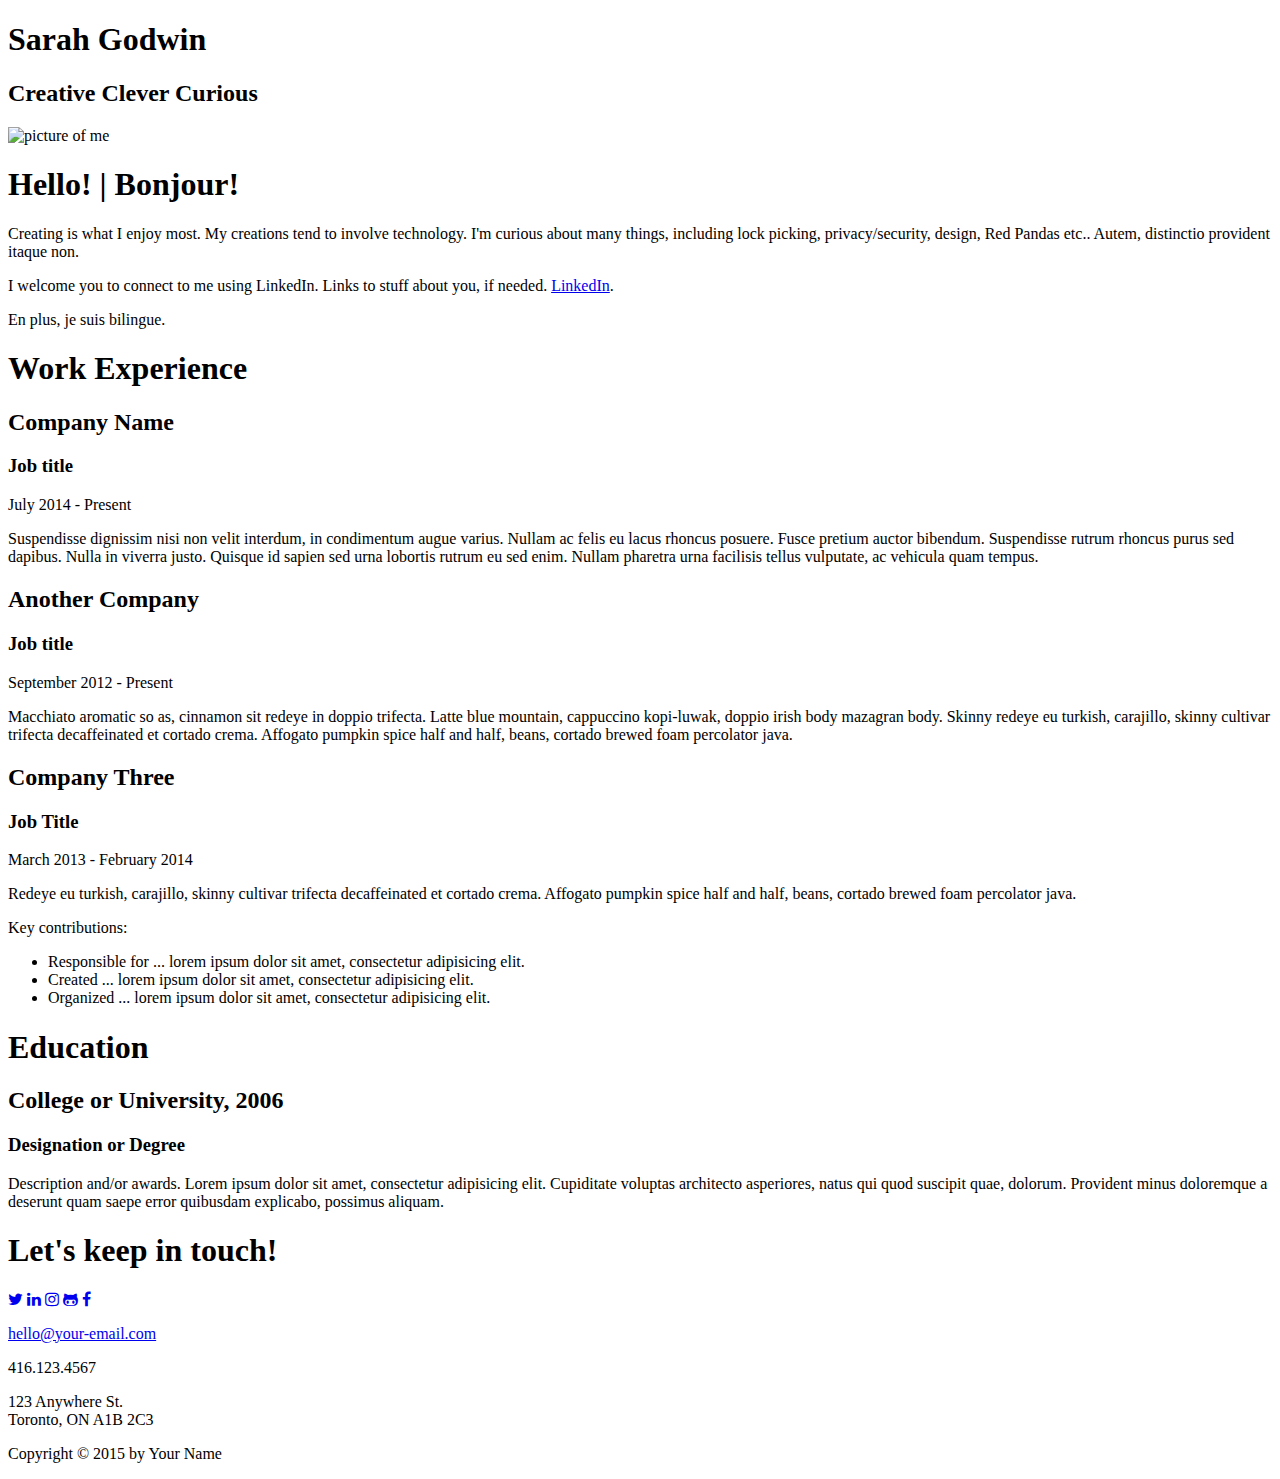
==== index.html @ fb3c8f7b "Add files via upload" ====
<!DOCTYPE html>
<html lang="en">
  <head>
    <meta charset="UTF-8">
    <!-- ADD THE VIEWPORT META TAG HERE -->
    <title>Sarah Godwin | Unicorn Employee</title>

    <link href='http://fonts.googleapis.com/css?family=Open+Sans:400,600|Merriweather|Pacifico' rel='stylesheet' type='text/css'>
    <link href="http://maxcdn.bootstrapcdn.com/font-awesome/4.1.0/css/font-awesome.min.css" rel="stylesheet">

    <!-- PUT THE STYLESHEET LINK HERE -->
    <link rel="stylesheet" href="css/styles.css">

<meta name="viewport" content="width=device-width, initial-scale=1.0">

  </head>
  <body>

    <!-- HEADER -->
    <header>


      <h1>Sarah Godwin</h1>
      <h2>Creative Clever Curious</h2>
    </header>

    <!-- ABOUT ME / PROFILE -->
    <section class="profile">
      <div class="content-wrap">
        <img class="profile-image" src="images_sg/Godwin.jpg" alt="picture of me">
        <div class="summary">
          <h1>Hello! | Bonjour!</h1>
          <p>Creating is what I enjoy most. My creations tend to involve technology. I'm curious about many things, including lock picking, privacy/security, design, Red Pandas etc.. Autem, distinctio provident itaque non.</p>
          <p>I welcome you to connect to me using LinkedIn. Links to stuff about you, if needed. <a href="https://ca.linkedin.com/in/godwinsarah
">LinkedIn</a>.</p>
          <p>En plus, je suis bilingue.</p>
        </div>
      </div>
    </section>


    <!-- WORK EXPERIENCE -->
    <section class="work-experience">
      <div class="content-wrap">
        <h1>Work Experience</h1>

        <div class="item">

          <div class="details">
            <h2 class="company">Company Name</h2>
            <h3>Job title</h3>
            <p class="date">July 2014 - Present</p>
          </div>
          <div class="description">
            <p>Suspendisse dignissim nisi non velit interdum, in condimentum augue varius. Nullam ac felis eu lacus rhoncus posuere. Fusce pretium auctor bibendum. Suspendisse rutrum rhoncus purus sed dapibus. Nulla in viverra justo. Quisque id sapien sed urna lobortis rutrum eu sed enim. Nullam pharetra urna facilisis tellus vulputate, ac vehicula quam tempus.</p>
          </div>
        </div>

        <div class="item">
          <div class="details">
            <h2 class="company">Another Company</h2>
            <h3>Job title</h3>
            <p class="date">September 2012 - Present</p>
          </div>
          <div class="description">
            <p>Macchiato aromatic so as, cinnamon sit redeye in doppio trifecta. Latte blue mountain, cappuccino kopi-luwak, doppio irish body mazagran body. Skinny redeye eu turkish, carajillo, skinny cultivar trifecta decaffeinated et cortado crema. Affogato pumpkin spice half and half, beans, cortado brewed foam percolator java.</p>
          </div>
        </div>

        <div class="item">
          <div class="details">
            <h2 class="company">Company Three</h2>
            <h3>Job Title</h3>
            <p class="date">March 2013 - February 2014</p>
          </div>
          <div class="description">
            <p>Redeye eu turkish, carajillo, skinny cultivar trifecta decaffeinated et cortado crema. Affogato pumpkin spice half and half, beans, cortado brewed foam percolator java.</p>

            <p>Key contributions:</p>
            <ul>
              <li>Responsible for ... lorem ipsum dolor sit amet, consectetur adipisicing elit.</li>
              <li>Created ... lorem ipsum dolor sit amet, consectetur adipisicing elit.</li>
              <li>Organized ... lorem ipsum dolor sit amet, consectetur adipisicing elit.</li>
            </ul>
          </div>
        </div>
      </div>
    </section>

    <!-- EDUCATION -->
    <section class="education">
      <div class="content-wrap">
        <h1>Education</h1>

        <div class="item">
          <h2>College or University, 2006</h2>
          <h3>Designation or Degree</h3>
          <p>Description and/or awards. Lorem ipsum dolor sit amet, consectetur adipisicing elit. Cupiditate voluptas architecto asperiores, natus qui quod suscipit quae, dolorum. Provident minus doloremque a deserunt quam saepe error quibusdam explicabo, possimus aliquam.</p>
        </div>
      </div>
    </section>

    <!-- CONTACT INFO -->
    <section class="contact">
      <div class="content-wrap">
        <h1>Let's keep in touch!</h1>
        <div class="social">
          <a href="#" title="Twitter"><i class="fa fa-twitter"></i></a>
          <a href="#" title="LinkedIn"><i class="fa fa-linkedin"></i></a>
          <a href="#" title="Instagram"><i class="fa fa-instagram"></i></a>
          <a href="#" title="Github"><i class="fa fa-github-alt"></i></a>
          <a href="#" title="Facebook"><i class="fa fa-facebook"></i></a>
        </div>
        <p><a href="mailto:hello@your-email.com">hello@your-email.com</a></p>
        <p>416.123.4567</p>
        <p>123 Anywhere St.<br>
         Toronto, ON A1B 2C3</p>

        <footer>
          <p class="copyright">Copyright &#169; 2015 by Your Name</p>
        </footer>
      </div>

    </section>

  </body>

</html>
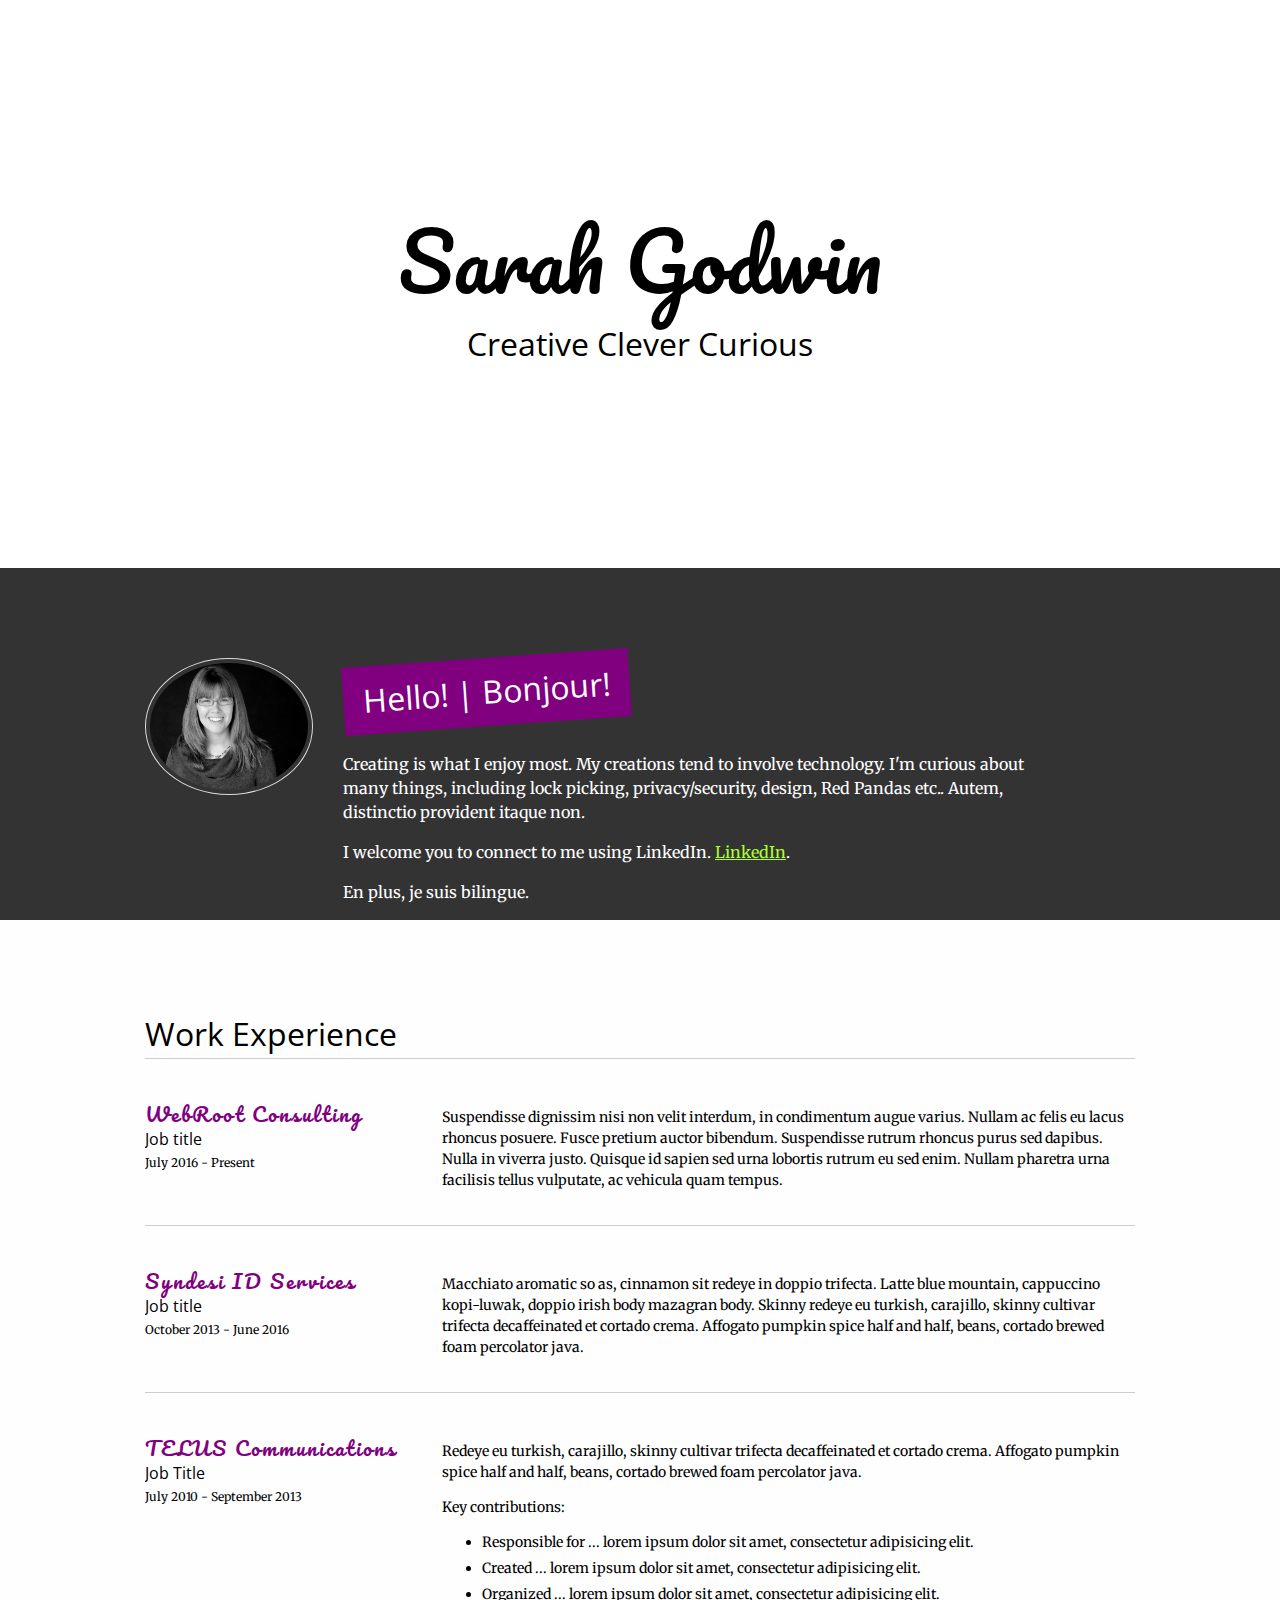
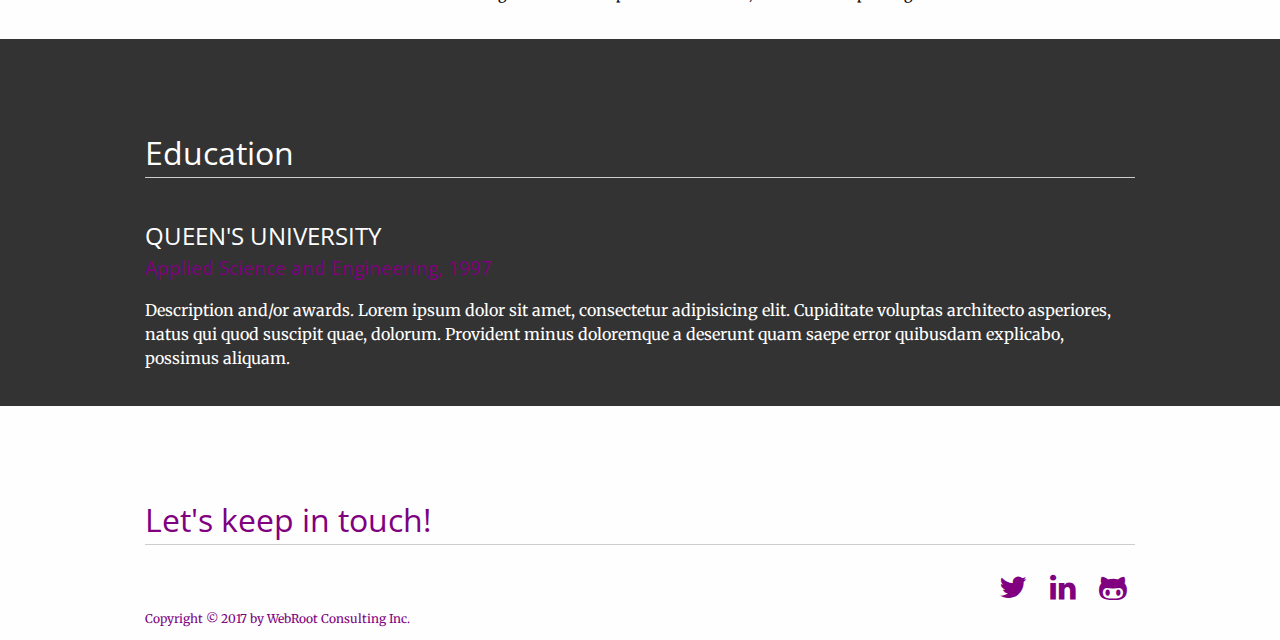
==== commit c3674ec0: "Add files via upload" ====
--- a/index.html
+++ b/index.html
@@ -3,9 +3,9 @@
   <head>
     <meta charset="UTF-8">
     <!-- ADD THE VIEWPORT META TAG HERE -->
-    <title>Sarah Godwin | Unicorn Employee</title>
+    <title>Sarah Godwin | Design and Integration</title>
 
-    <link href='http://fonts.googleapis.com/css?family=Open+Sans:400,600|Merriweather|Pacifico' rel='stylesheet' type='text/css'>
+    <link href='http://fonts.googleapis.com/css?family=Open+Sans:400,600|Merriweather|Pacifico'rel='stylesheet' type='text/css'>
     <link href="http://maxcdn.bootstrapcdn.com/font-awesome/4.1.0/css/font-awesome.min.css" rel="stylesheet">
 
     <!-- PUT THE STYLESHEET LINK HERE -->
@@ -18,8 +18,6 @@
 
     <!-- HEADER -->
     <header>
-
-
       <h1>Sarah Godwin</h1>
       <h2>Creative Clever Curious</h2>
     </header>
@@ -27,11 +25,11 @@
     <!-- ABOUT ME / PROFILE -->
     <section class="profile">
       <div class="content-wrap">
-        <img class="profile-image" src="images_sg/Godwin.jpg" alt="picture of me">
+        <img class="profile-image" src="images/Godwin.jpg" alt="picture of me">
         <div class="summary">
           <h1>Hello! | Bonjour!</h1>
           <p>Creating is what I enjoy most. My creations tend to involve technology. I'm curious about many things, including lock picking, privacy/security, design, Red Pandas etc.. Autem, distinctio provident itaque non.</p>
-          <p>I welcome you to connect to me using LinkedIn. Links to stuff about you, if needed. <a href="https://ca.linkedin.com/in/godwinsarah
+          <p>I welcome you to connect to me using LinkedIn.  <a href="https://ca.linkedin.com/in/godwinsarah
 ">LinkedIn</a>.</p>
           <p>En plus, je suis bilingue.</p>
         </div>
@@ -47,9 +45,9 @@
         <div class="item">
 
           <div class="details">
-            <h2 class="company">Company Name</h2>
+            <h2 class="company">WebRoot Consulting</h2>
             <h3>Job title</h3>
-            <p class="date">July 2014 - Present</p>
+            <p class="date">July 2016 - Present</p>
           </div>
           <div class="description">
             <p>Suspendisse dignissim nisi non velit interdum, in condimentum augue varius. Nullam ac felis eu lacus rhoncus posuere. Fusce pretium auctor bibendum. Suspendisse rutrum rhoncus purus sed dapibus. Nulla in viverra justo. Quisque id sapien sed urna lobortis rutrum eu sed enim. Nullam pharetra urna facilisis tellus vulputate, ac vehicula quam tempus.</p>
@@ -58,9 +56,9 @@
 
         <div class="item">
           <div class="details">
-            <h2 class="company">Another Company</h2>
+            <h2 class="company">Syndesi ID Services</h2>
             <h3>Job title</h3>
-            <p class="date">September 2012 - Present</p>
+            <p class="date">October 2013 - June 2016</p>
           </div>
           <div class="description">
             <p>Macchiato aromatic so as, cinnamon sit redeye in doppio trifecta. Latte blue mountain, cappuccino kopi-luwak, doppio irish body mazagran body. Skinny redeye eu turkish, carajillo, skinny cultivar trifecta decaffeinated et cortado crema. Affogato pumpkin spice half and half, beans, cortado brewed foam percolator java.</p>
@@ -69,9 +67,9 @@
 
         <div class="item">
           <div class="details">
-            <h2 class="company">Company Three</h2>
+            <h2 class="company">TELUS Communications</h2>
             <h3>Job Title</h3>
-            <p class="date">March 2013 - February 2014</p>
+            <p class="date">July 2010 - September 2013</p>
           </div>
           <div class="description">
             <p>Redeye eu turkish, carajillo, skinny cultivar trifecta decaffeinated et cortado crema. Affogato pumpkin spice half and half, beans, cortado brewed foam percolator java.</p>
@@ -93,8 +91,8 @@
         <h1>Education</h1>
 
         <div class="item">
-          <h2>College or University, 2006</h2>
-          <h3>Designation or Degree</h3>
+          <h2>Queen's University</h2>
+          <h3>Applied Science and Engineering, 1997</h3>
           <p>Description and/or awards. Lorem ipsum dolor sit amet, consectetur adipisicing elit. Cupiditate voluptas architecto asperiores, natus qui quod suscipit quae, dolorum. Provident minus doloremque a deserunt quam saepe error quibusdam explicabo, possimus aliquam.</p>
         </div>
       </div>
@@ -107,17 +105,15 @@
         <div class="social">
           <a href="#" title="Twitter"><i class="fa fa-twitter"></i></a>
           <a href="#" title="LinkedIn"><i class="fa fa-linkedin"></i></a>
+          <a href="#" title="Github"><i class="fa fa-github-alt"></i></a>
+<!--          <a href="#" title="Facebook"><i class="fa fa-facebook"></i></a>
           <a href="#" title="Instagram"><i class="fa fa-instagram"></i></a>
-          <a href="#" title="Github"><i class="fa fa-github-alt"></i></a>
-          <a href="#" title="Facebook"><i class="fa fa-facebook"></i></a>
+-->
         </div>
-        <p><a href="mailto:hello@your-email.com">hello@your-email.com</a></p>
-        <p>416.123.4567</p>
-        <p>123 Anywhere St.<br>
-         Toronto, ON A1B 2C3</p>
+
 
         <footer>
-          <p class="copyright">Copyright &#169; 2015 by Your Name</p>
+          <p class="copyright">Copyright &#169; 2017 by WebRoot Consulting Inc.</p>
         </footer>
       </div>
 
--- a/css/styles.css
+++ b/css/styles.css
@@ -0,0 +1,257 @@
+/*---------------------------------------
+Template created by Ladies Learning Code
+http://ladieslearningcode.com
+-----------------------------------------*/
+
+
+/* GLOBAL STYLES
+-----------------*/
+/* apply a natural box layout model to all elements */
+*, *:before, *:after {
+  box-sizing: border-box;
+}
+
+body {
+  font-family: "Merriweather", serif;
+  line-height: 1.5;
+  background: url(../images/background-4.jpg) no-repeat fixed 50%;
+  background-size: cover;
+  padding: 0;
+  margin: 0;
+}
+
+h1, h2, h3, h4 {
+  font-family: "Open Sans", sans-serif;
+  font-weight: 400;
+  margin: 0;
+}
+section h1,
+header h2 {
+/*  text-transform: uppercase; */
+}
+header h1 {
+  font-family: "Pacifico", Georgia, cursive;
+  font-size: 80px;
+}
+header h2,
+section h1 {
+  font-size: 32px;
+}
+section h1 {
+  border-bottom: 1px solid #ccc;
+  margin-bottom: 20px;
+}
+
+
+/* every other section element,
+starting with the second section */
+section:nth-child(2n+1) {
+  background: #fefefe;
+}
+section:nth-child(2n+2) {
+  color: #fff;
+  background: rgba(0, 0, 0, 0.8);
+}
+
+a {
+  color: greenyellow;
+}
+
+/* NEED to change color - add class for link at bottom. for white backgroun */
+
+a:hover
+  color: grey;
+  text-decoration: none;
+}
+
+ul {
+  padding-left: 20px;
+}
+ul li {
+  margin-bottom: 5px;
+}
+
+.content-wrap {
+/*  width: 1000px;  fixed width */
+width: 80%;
+
+  max-width: 1000px;  /*responsive*/
+  margin: 0 auto;
+  padding: 90px 5px 0 5px ;
+  overflow: auto;
+}
+
+
+/* HEADER
+----------*/
+header {
+  text-align: center;
+  padding: 200px 50px;
+}
+
+
+/* ABOUT ME / PROFILE
+----------------------*/
+.profile h1 {
+  background: purple ;
+  display: inline-block;
+  padding: 10px 20px;
+  transform: rotate(-4deg);
+  margin-bottom: 10px;
+  border: none;
+}
+.profile .summary {
+  float: left;
+  width: 70%;
+}
+.profile-image {
+  float: left;
+  width: 17%;
+  margin-right: 3%;
+  padding: 4px;
+  border: 1px solid #ddd;
+  border-radius: 50%;
+}
+
+
+/* WORK EXPERIENCE & EDUCATION
+-------------------------------*/
+/* job & education entries */
+.item {
+  overflow: hidden;
+  border-bottom: 1px solid #ccc;
+  margin-bottom: 20px;
+  padding: 20px 0;
+}
+.item:last-child {
+  border-bottom: none;
+  margin-bottom: 0;
+}
+
+
+/* WORK EXPERIENCE
+-------------------*/
+.work-experience .date {
+  margin: 5px 0 20px 0;
+  font-size: 12px;
+}
+.work-experience h3 {
+  line-height: 1.25;
+  font-size: 16px;
+}
+.work-experience a:hover {
+  color: black;
+}
+.work-experience .details {
+  float: left;
+  width: 30%;
+  padding-right: 30px;
+}
+.work-experience .description {
+  font-size: 14px;
+  width: 70%;
+  float: right;
+  margin-top: 5px;
+}
+.work-experience .description p:first-child {
+  margin-top: 3px;
+}
+
+.company {
+  font-family: "Pacifico", Georgia, cursive;
+  font-size: 20px;
+  letter-spacing: 0.1em;
+  color: purple;
+}
+
+/* EDUCATION
+-------------*/
+.education h2 {
+  text-transform: uppercase;
+}
+.education h3 {
+  color: purple;
+}
+
+
+/* CONTACT & FOOTER
+--------------------*/
+.contact {
+  background: #111;
+  color: purple;
+}
+.contact a {
+  color: blue;
+}
+
+.contact p:first-of-type {
+  margin-top: 0px;
+}
+
+.contact .social {
+  width: 50%;
+  float: right;
+  text-align: right;
+  font-size: 30px;
+}
+
+.contact .social a {
+  margin: 0 8px;
+  color: inherit;
+}
+
+footer {
+  clear: both;
+  font-size: 12px;
+  margin-top: 50px;
+}
+
+
+
+/* MEDIA QUERIES
+--------------------*/
+
+/* for responsive media */
+
+@media (max-width: 940px) {
+  body {
+    color: green;
+  }
+} /* she likes to say this is a media query end to keep track */
+
+@media (max-width: 600px) {
+  .profile-image {
+    float:none;
+    margin: 0;
+    width: 30%;
+  }
+
+  .profile .summary {
+    float: none;
+    width: auto;
+  }
+  .work-experience .details {
+    float: none;
+    width: auto;
+    padding-right: 0;
+  }
+  .work-experience .description {
+    width: auto;
+    float: none;
+  }
+
+  header {
+    padding: 50px 50px; <!-- not working ha ha -->
+  }
+
+  header h2 {
+    font-size: 24px;
+  }
+  header h1 {
+    font-size: 32px;
+
+  }
+
+
+
+}
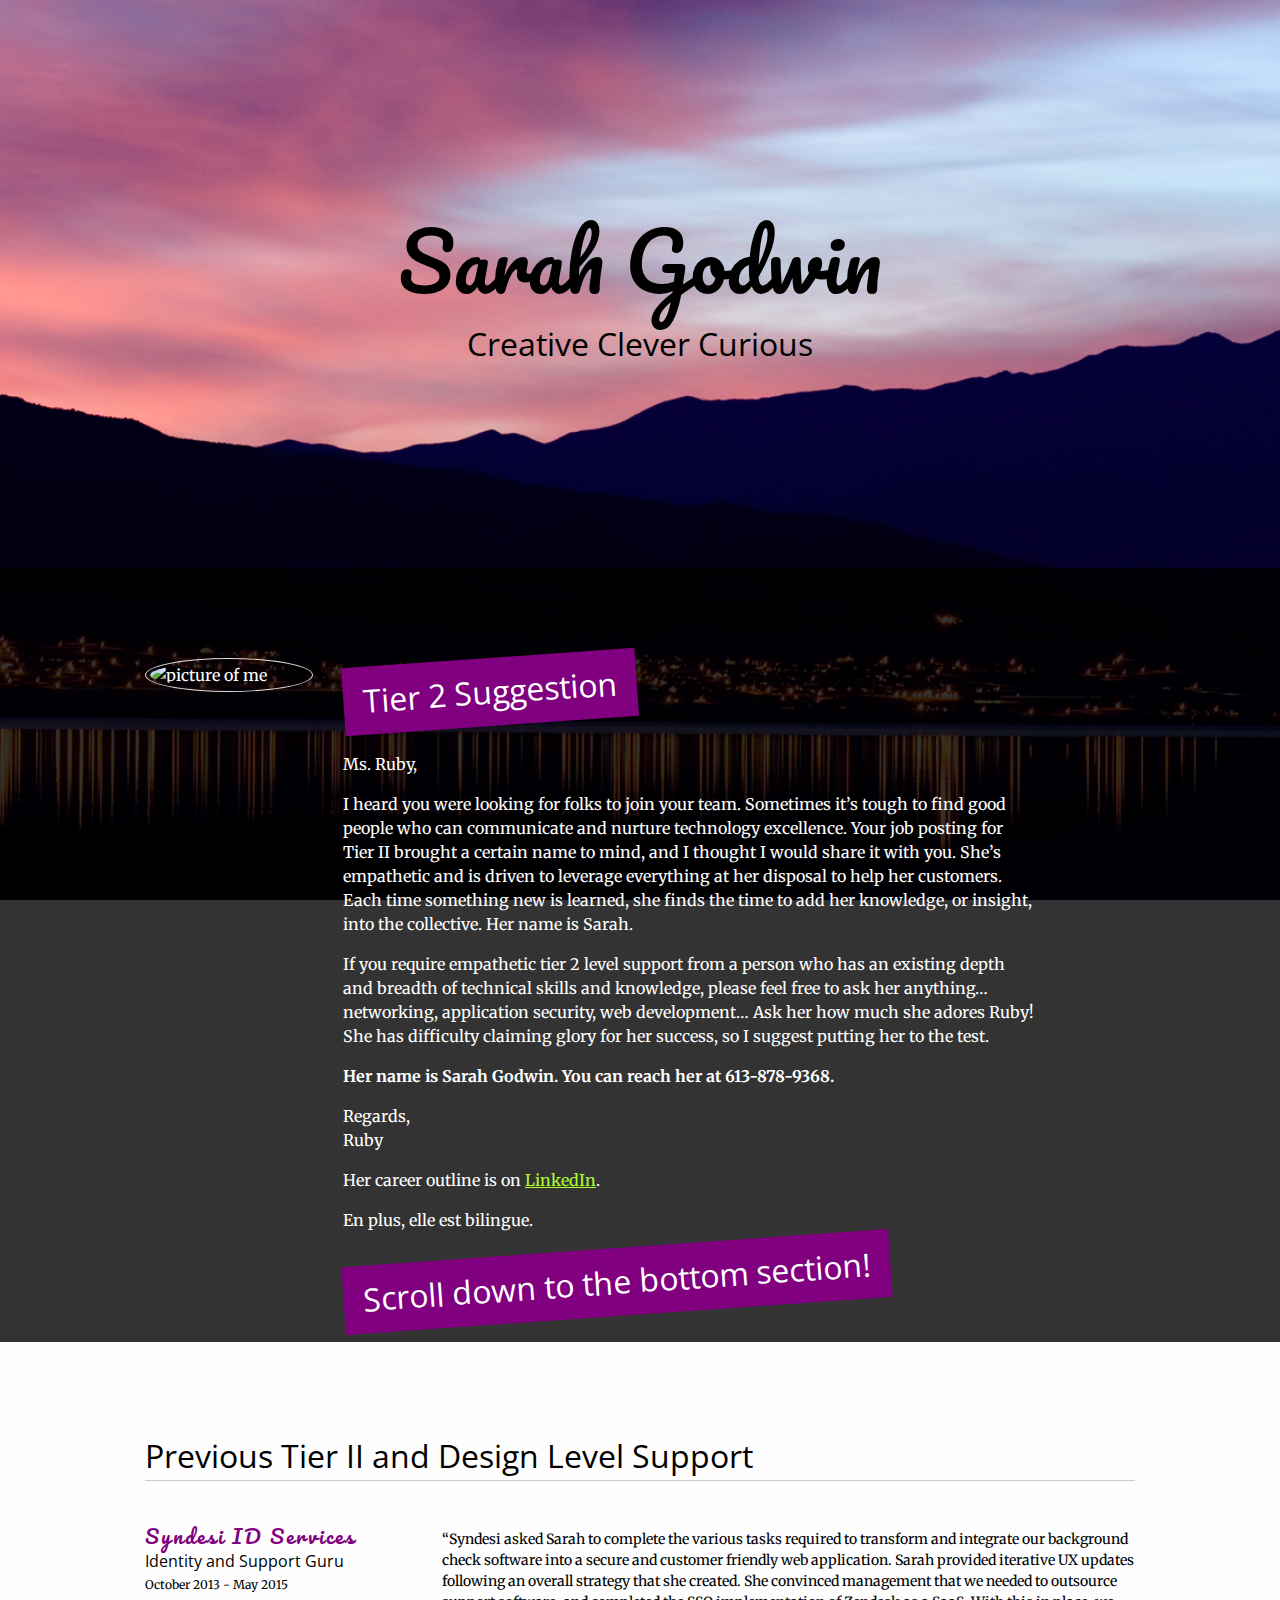
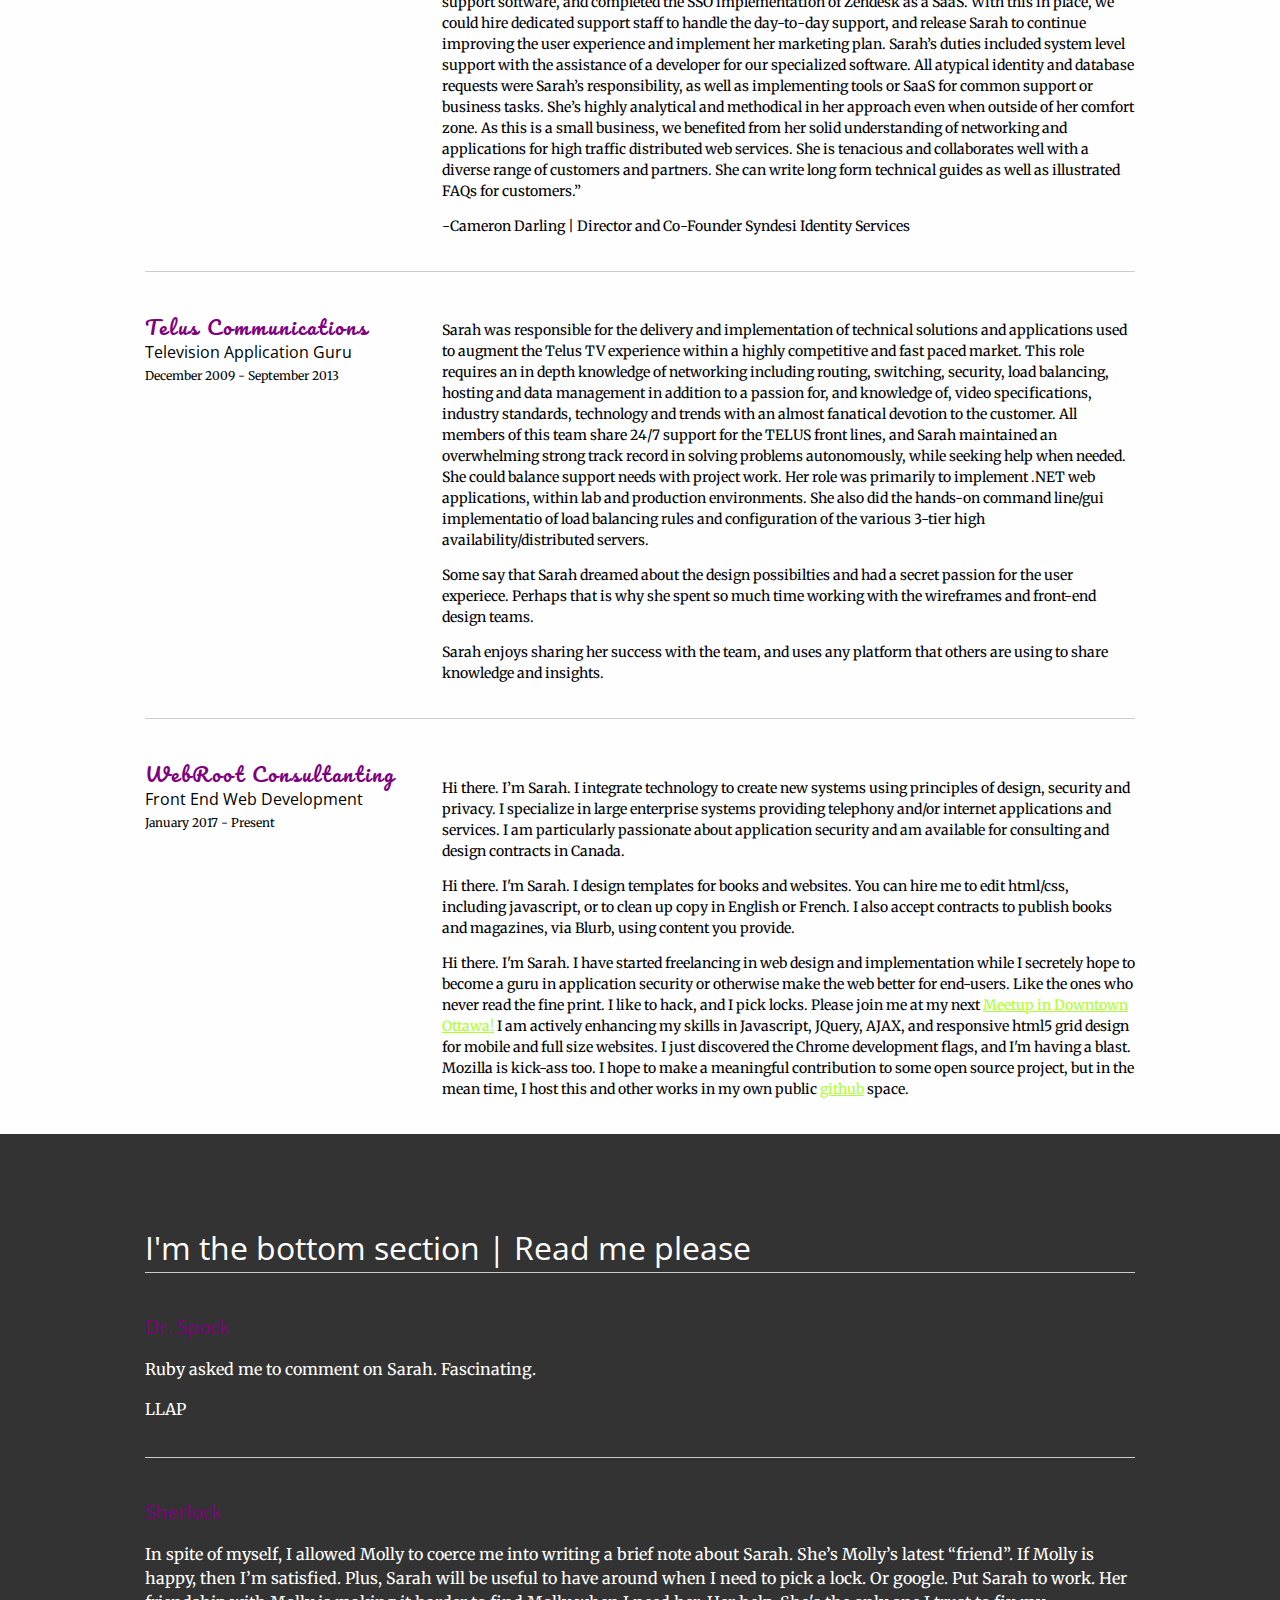
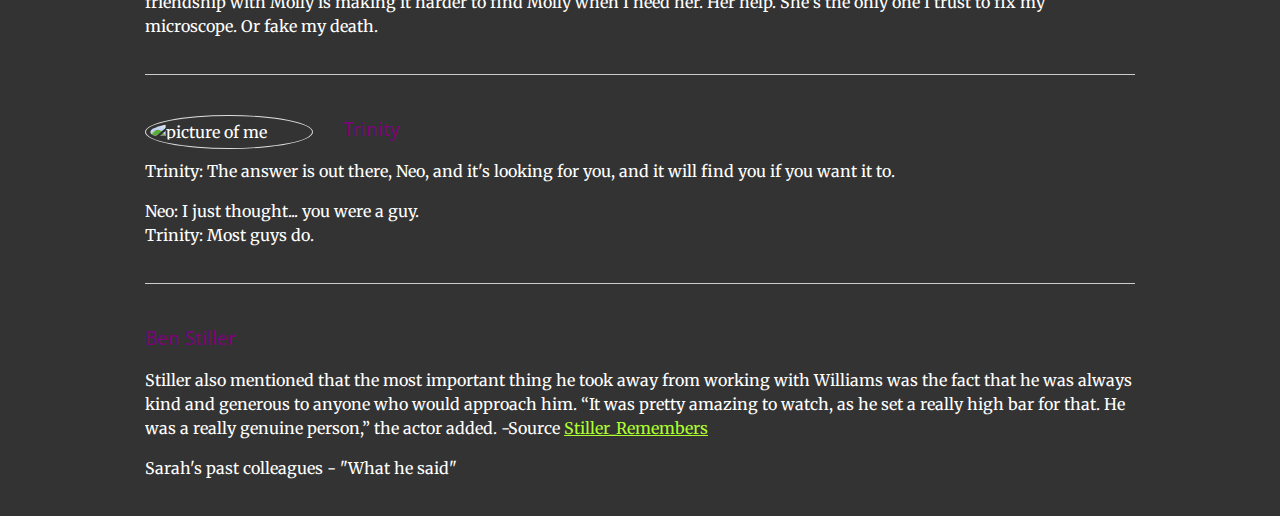
==== commit c65ebe3f: "Add files via upload" ====
--- a/index.html
+++ b/index.html
@@ -3,7 +3,7 @@
   <head>
     <meta charset="UTF-8">
     <!-- ADD THE VIEWPORT META TAG HERE -->
-    <title>Sarah Godwin | Design and Integration</title>
+    <title>Sarah Godwin |  Referrals</title>
 
     <link href='http://fonts.googleapis.com/css?family=Open+Sans:400,600|Merriweather|Pacifico'rel='stylesheet' type='text/css'>
     <link href="http://maxcdn.bootstrapcdn.com/font-awesome/4.1.0/css/font-awesome.min.css" rel="stylesheet">
@@ -25,13 +25,25 @@
     <!-- ABOUT ME / PROFILE -->
     <section class="profile">
       <div class="content-wrap">
-        <img class="profile-image" src="images/Godwin.jpg" alt="picture of me">
+        <img class="profile-image" src="images/owl.jpg" alt="picture of me">
         <div class="summary">
-          <h1>Hello! | Bonjour!</h1>
-          <p>Creating is what I enjoy most. My creations tend to involve technology. I'm curious about many things, including lock picking, privacy/security, design, Red Pandas etc.. Autem, distinctio provident itaque non.</p>
-          <p>I welcome you to connect to me using LinkedIn.  <a href="https://ca.linkedin.com/in/godwinsarah
+          <h1>Tier 2 Suggestion</h1>
+          <p>Ms. Ruby,
+
+<p>I heard you were looking for folks to join your team.  Sometimes it’s tough to find good people who can communicate and nurture technology excellence.  Your job posting for Tier II brought a certain name to mind, and I thought I would share it with you.  She’s empathetic and is driven to leverage everything at her disposal to help her customers.  Each time something new is learned, she finds the time to add her knowledge, or insight, into the collective.  Her name is Sarah.
+
+<p>If you require empathetic tier 2 level support from a person who has an existing depth and breadth of technical skills and knowledge, please feel free to ask her anything… networking, application security, web development… Ask her how much she adores Ruby!  She has difficulty claiming glory for her success, so I suggest putting her to the test.
+
+<p><strong>Her name is Sarah Godwin. You can reach her at 613-878-9368.</strong>
+
+<p>Regards,
+<br>Ruby</p>
+
+          <p>Her career outline is on <a href="https://ca.linkedin.com/in/godwinsarah
 ">LinkedIn</a>.</p>
-          <p>En plus, je suis bilingue.</p>
+          <p>En plus, elle est bilingue.</p>
+          <h1>Scroll down to the bottom section!</h1>
+          <p>
         </div>
       </div>
     </section>
@@ -40,45 +52,56 @@
     <!-- WORK EXPERIENCE -->
     <section class="work-experience">
       <div class="content-wrap">
-        <h1>Work Experience</h1>
+        <h1>Previous Tier II and Design Level Support</h1>
 
         <div class="item">
 
           <div class="details">
-            <h2 class="company">WebRoot Consulting</h2>
-            <h3>Job title</h3>
-            <p class="date">July 2016 - Present</p>
+            <h2 class="company">Syndesi ID Services</h2>
+            <h3>Identity and Support Guru</h3>
+            <p class="date">October 2013 - May 2015</p>
           </div>
           <div class="description">
-            <p>Suspendisse dignissim nisi non velit interdum, in condimentum augue varius. Nullam ac felis eu lacus rhoncus posuere. Fusce pretium auctor bibendum. Suspendisse rutrum rhoncus purus sed dapibus. Nulla in viverra justo. Quisque id sapien sed urna lobortis rutrum eu sed enim. Nullam pharetra urna facilisis tellus vulputate, ac vehicula quam tempus.</p>
+            <p>“Syndesi asked Sarah to complete the various tasks required to transform and integrate our background check software into a secure and customer friendly web application.  Sarah provided iterative UX updates following an overall strategy that she created. She convinced management that we needed to outsource support software, and completed the SSO implementation of Zendesk as a SaaS. With this in place, we could hire dedicated support staff to handle the day-to-day support, and release Sarah to continue improving the user experience and implement her marketing plan. Sarah’s duties included system level support with the assistance of a developer for our specialized software. All atypical identity and database requests were Sarah’s responsibility, as well as implementing tools or SaaS for common support or business tasks. She’s highly analytical and methodical in her approach even when outside of her comfort zone. As this is a small business, we benefited from her solid understanding of networking and applications for high traffic distributed web services. She is tenacious and collaborates well with a diverse range of customers and partners. She can write long form technical guides as well as illustrated FAQs for customers.”
+
+            <p>-Cameron Darling | Director and Co-Founder Syndesi Identity Services
+</p>
           </div>
         </div>
 
         <div class="item">
           <div class="details">
-            <h2 class="company">Syndesi ID Services</h2>
-            <h3>Job title</h3>
-            <p class="date">October 2013 - June 2016</p>
+            <h2 class="company">Telus Communications</h2>
+            <h3>Television Application Guru</h3>
+            <p class="date">December 2009 - September 2013</p>
           </div>
           <div class="description">
-            <p>Macchiato aromatic so as, cinnamon sit redeye in doppio trifecta. Latte blue mountain, cappuccino kopi-luwak, doppio irish body mazagran body. Skinny redeye eu turkish, carajillo, skinny cultivar trifecta decaffeinated et cortado crema. Affogato pumpkin spice half and half, beans, cortado brewed foam percolator java.</p>
+            <p>Sarah was responsible for the delivery and implementation of technical solutions and applications used to augment the Telus TV experience within a highly competitive and fast paced market. This role requires an in depth knowledge of networking including routing, switching, security, load balancing, hosting and data management in addition to a passion for, and knowledge of, video specifications, industry standards, technology and trends with an almost fanatical devotion to the customer.  All members of this team share 24/7 support for the TELUS front lines, and Sarah maintained an overwhelming strong track record in solving problems autonomously, while seeking help when needed.  She could balance support needs with project work. Her role was  primarily to implement .NET web applications, within lab and production environments. She also did the hands-on command line/gui implementatio of load balancing rules and configuration of the various 3-tier high availability/distributed servers.
+              <p>Some say that Sarah dreamed about the design possibilties and had a secret passion for the user experiece. Perhaps that is why she spent so much time working with the wireframes and front-end design teams.
+                <p>Sarah enjoys sharing her success with the team, and uses any platform that others are using to share knowledge and insights.
+</p>
           </div>
         </div>
 
         <div class="item">
           <div class="details">
-            <h2 class="company">TELUS Communications</h2>
-            <h3>Job Title</h3>
-            <p class="date">July 2010 - September 2013</p>
+            <h2 class="company">WebRoot Consultanting</h2>
+            <h3>Front End Web Development</h3>
+            <p class="date">January 2017 - Present</p>
           </div>
           <div class="description">
-            <p>Redeye eu turkish, carajillo, skinny cultivar trifecta decaffeinated et cortado crema. Affogato pumpkin spice half and half, beans, cortado brewed foam percolator java.</p>
+            <p></p>
 
-            <p>Key contributions:</p>
-            <ul>
-              <li>Responsible for ... lorem ipsum dolor sit amet, consectetur adipisicing elit.</li>
-              <li>Created ... lorem ipsum dolor sit amet, consectetur adipisicing elit.</li>
-              <li>Organized ... lorem ipsum dolor sit amet, consectetur adipisicing elit.</li>
+            <p>Hi there.  I’m Sarah.  I integrate technology to create new systems using principles of design, security and privacy.  I specialize in large enterprise systems providing telephony and/or internet applications and services.  I am particularly passionate about application security and am available for consulting and design contracts in Canada.
+
+            <p> Hi there. I'm Sarah. I design templates for books and websites. You can hire me to edit html/css, including javascript, or to clean up copy in English or French.  I also accept contracts to publish books and magazines, via Blurb, using content you provide.
+              <p> Hi there. I'm Sarah. I have started freelancing in web design and implementation while I secretely hope to become a guru in application security or otherwise make the web better for end-users. Like the ones who never read the fine print. I like to hack, and I pick locks. Please join me at my next <a href="https://www.meetup.com/Ottawa-Lockpicking-Enthusiasts/
+    ">Meetup in Downtown Ottawa!</a> I am actively enhancing my skills in Javascript, JQuery, AJAX, and responsive html5 grid design for mobile and full size websites. I just discovered the Chrome development flags, and I'm having a blast. Mozilla is kick-ass too.  I hope to make a meaningful contribution to some open source project, but in the mean time, I host this and other works in my own public
+    <a href="https://github.com/SarahGodwin/webby/blob/master/index.html">github</a> space.
+
+
+</p>
+
             </ul>
           </div>
         </div>
@@ -88,36 +111,45 @@
     <!-- EDUCATION -->
     <section class="education">
       <div class="content-wrap">
-        <h1>Education</h1>
+        <h1>I'm the bottom section | Read me please</h1>
 
         <div class="item">
-          <h2>Queen's University</h2>
-          <h3>Applied Science and Engineering, 1997</h3>
-          <p>Description and/or awards. Lorem ipsum dolor sit amet, consectetur adipisicing elit. Cupiditate voluptas architecto asperiores, natus qui quod suscipit quae, dolorum. Provident minus doloremque a deserunt quam saepe error quibusdam explicabo, possimus aliquam.</p>
+          <h3>Dr. Spock</h3>
+          <p>Ruby asked me to comment on Sarah. Fascinating.
+          <p>LLAP</p>
         </div>
+
+        <div class="item">
+          <h3>Sherlock</h3>
+          <p>In spite of myself, I allowed Molly to coerce me into writing a brief note about Sarah. She’s Molly’s latest “friend”.  If Molly is happy, then I’m satisfied.  Plus, Sarah will be useful to have around when I need to pick a lock. Or google.  Put Sarah to work. Her friendship with Molly is making it harder to find Molly when I need her. Her help. She's the only one I trust to fix my microscope. Or fake my death.</p>
+        </div>
+
+        <div class="item">
+      <img class="profile-image" src="images/MatrixTrinity.jpg" alt="picture of me">
+          <h3>Trinity</h3>
+
+          <p>Trinity: The answer is out there, Neo, and it's looking for you, and it will find you if you want it to.
+
+            <p>Neo: I just thought... you were a guy.
+            <br>Trinity: Most guys do.
+
+
+        </div>
+
+        <div class="item">
+          <h3>Ben Stiller</h3>
+
+          <p>Stiller also mentioned that the most important thing he took away from working with Williams was the fact that he was always kind and generous to anyone who would approach him. “It was pretty amazing to watch, as he set a really high bar for that. He was a really genuine person,” the actor added. -Source
+              <a href="http://www.themovienetwork.com/article/ben-stiller-fondly-remembers-working-robin-williams-night-museum-trilogy">Stiller_Remembers</a>
+
+
+          <p>Sarah's past colleagues - "What he said"</p>
+        </div>
+
       </div>
     </section>
 
     <!-- CONTACT INFO -->
-    <section class="contact">
-      <div class="content-wrap">
-        <h1>Let's keep in touch!</h1>
-        <div class="social">
-          <a href="#" title="Twitter"><i class="fa fa-twitter"></i></a>
-          <a href="#" title="LinkedIn"><i class="fa fa-linkedin"></i></a>
-          <a href="#" title="Github"><i class="fa fa-github-alt"></i></a>
-<!--          <a href="#" title="Facebook"><i class="fa fa-facebook"></i></a>
-          <a href="#" title="Instagram"><i class="fa fa-instagram"></i></a>
--->
-        </div>
-
-
-        <footer>
-          <p class="copyright">Copyright &#169; 2017 by WebRoot Consulting Inc.</p>
-        </footer>
-      </div>
-
-    </section>
 
   </body>
 
--- a/css/styles.css
+++ b/css/styles.css
@@ -14,7 +14,7 @@
 body {
   font-family: "Merriweather", serif;
   line-height: 1.5;
-  background: url(../images/background-4.jpg) no-repeat fixed 50%;
+  background: url(../images/background.jpg) no-repeat fixed 50%;
   background-size: cover;
   padding: 0;
   margin: 0;
@@ -189,8 +189,8 @@
 }
 
 .contact .social {
-  width: 50%;
-  float: right;
+//  width: 50%;
+  float: left;
   text-align: right;
   font-size: 30px;
 }
@@ -200,10 +200,12 @@
   color: inherit;
 }
 
+
+
 footer {
   clear: both;
   font-size: 12px;
-  margin-top: 50px;
+  margin-top: 200px;
 }
 
 
@@ -213,11 +215,7 @@
 
 /* for responsive media */
 
-@media (max-width: 940px) {
-  body {
-    color: green;
-  }
-} /* she likes to say this is a media query end to keep track */
+
 
 @media (max-width: 600px) {
   .profile-image {
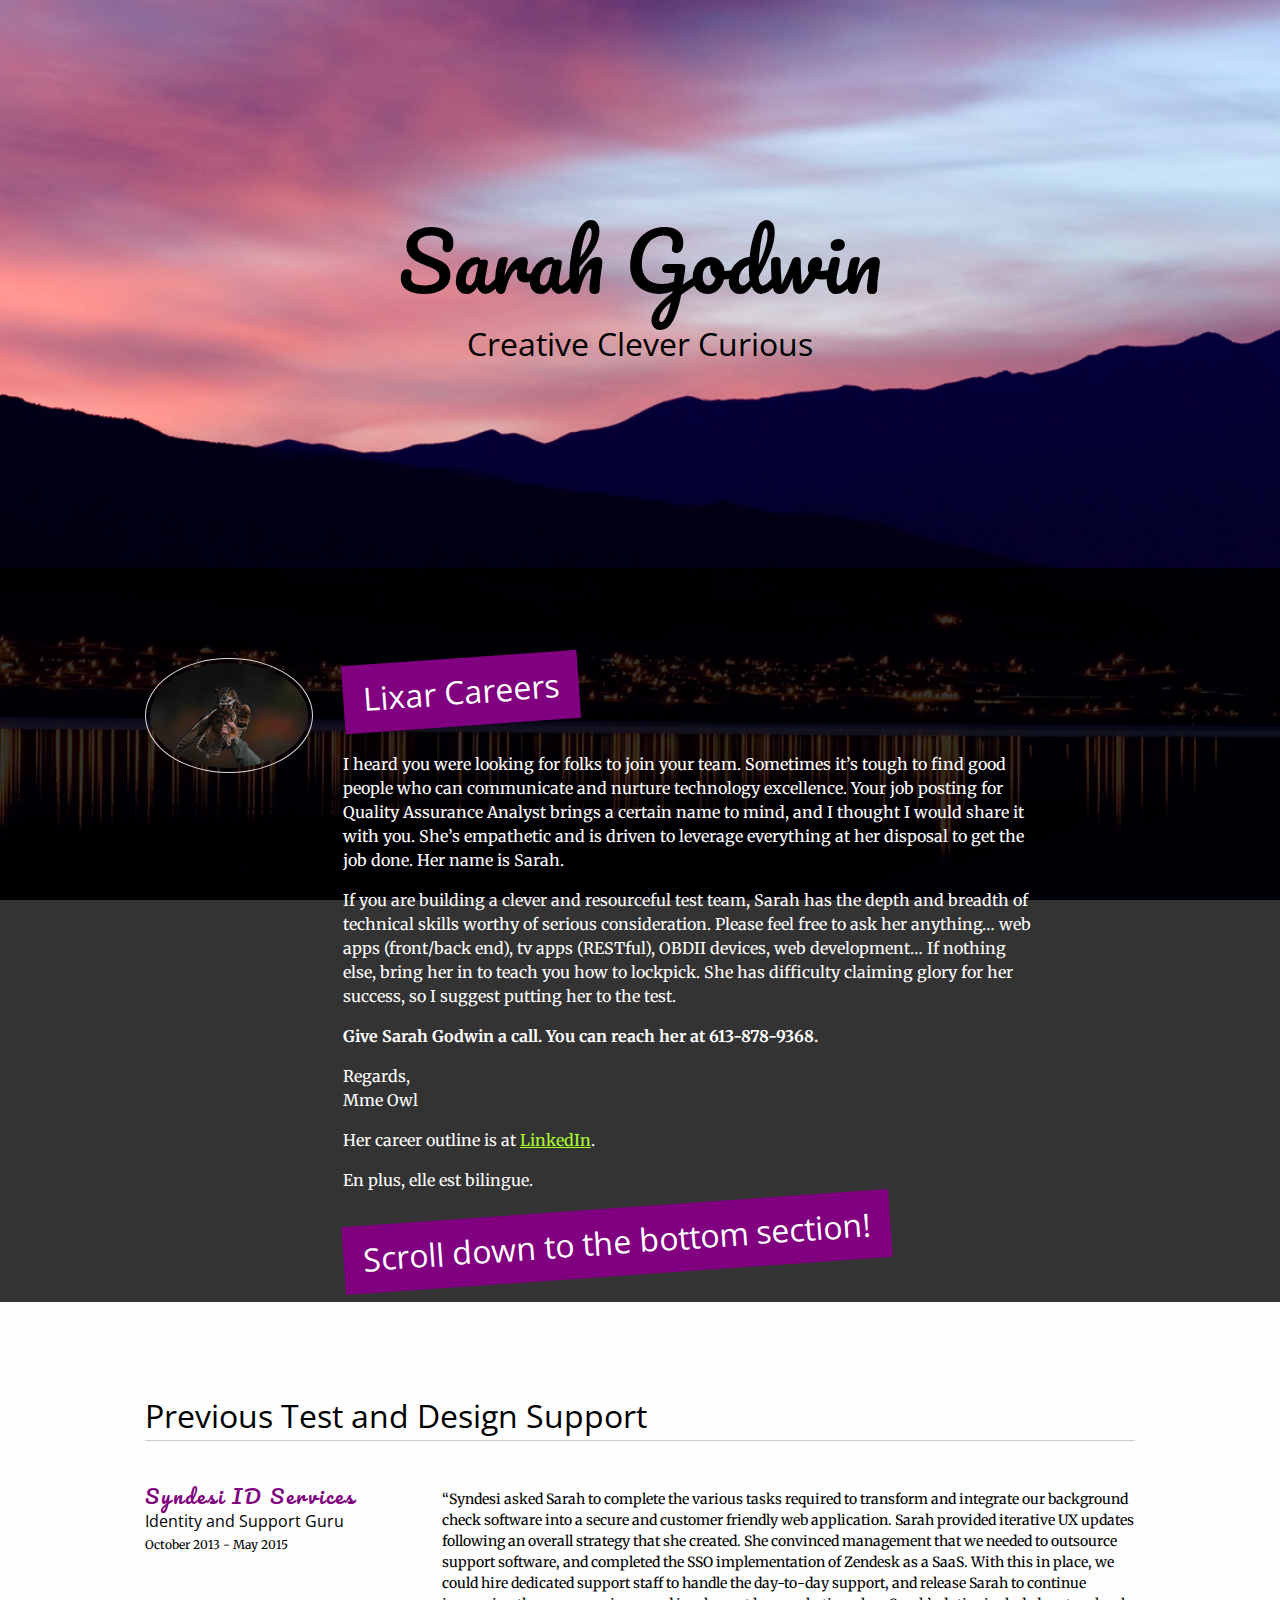
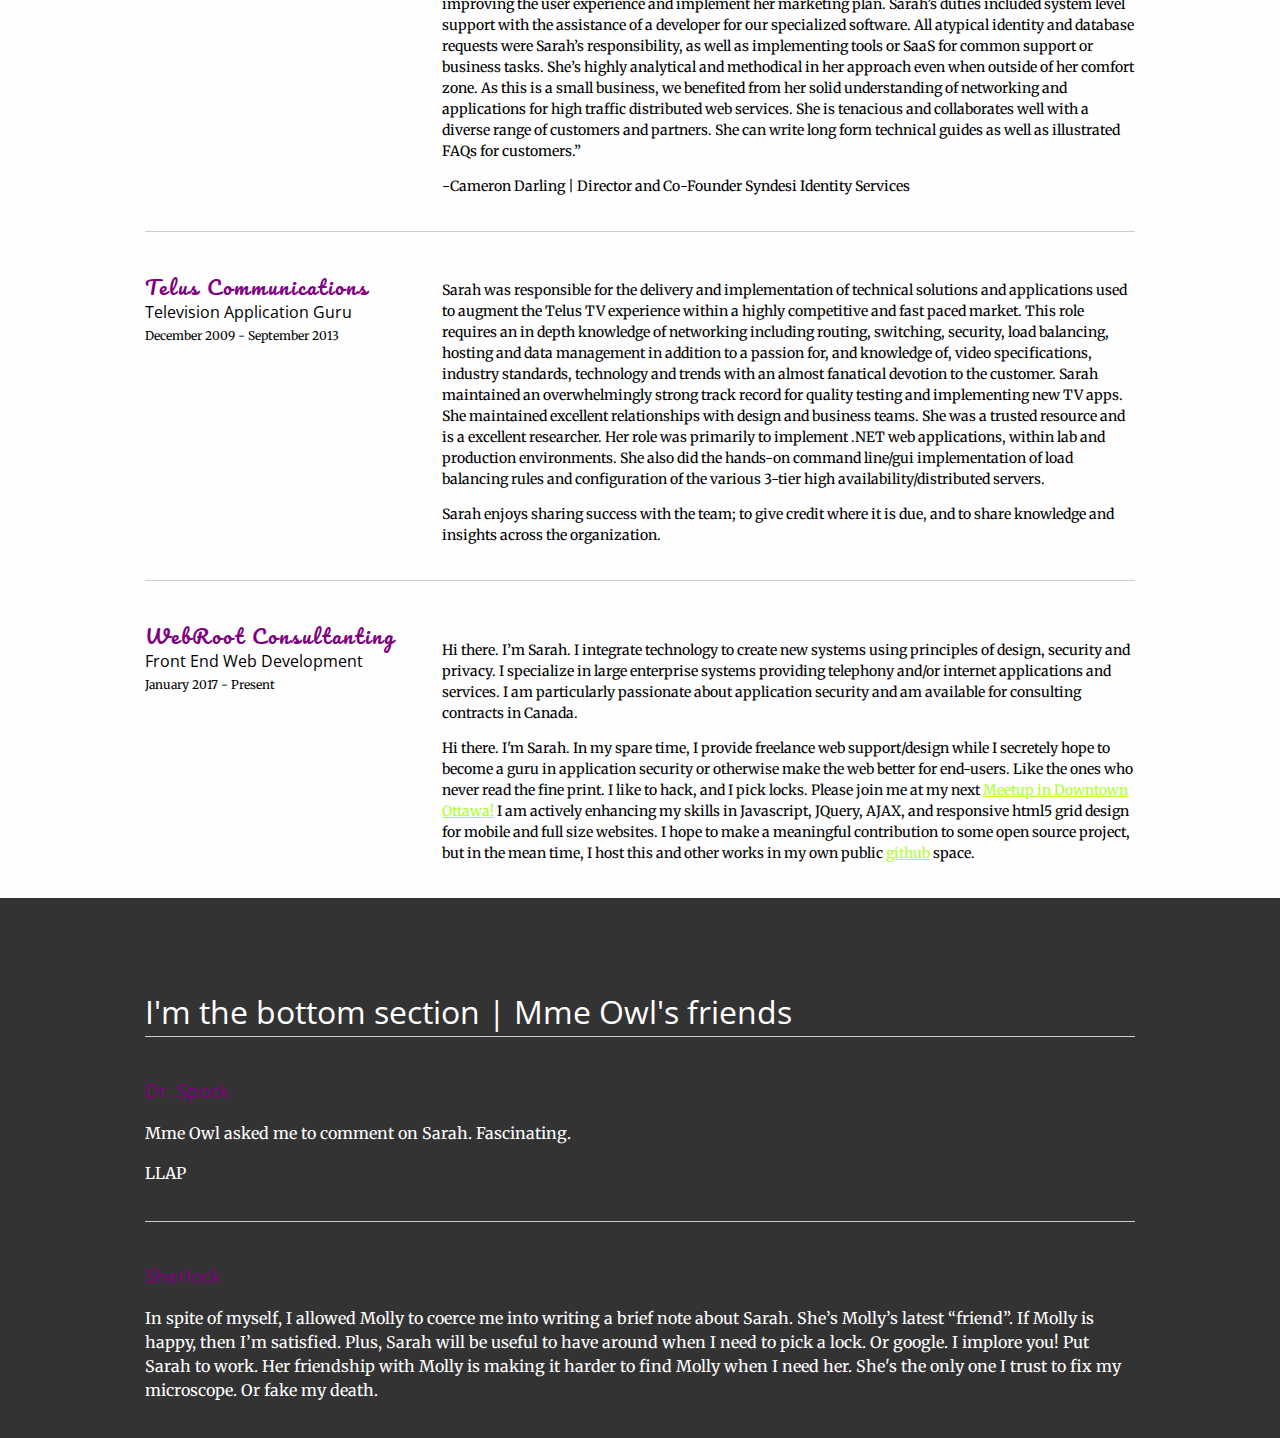
==== commit a49a4cd7: "updated" ====
--- a/index.html
+++ b/index.html
@@ -3,7 +3,7 @@
   <head>
     <meta charset="UTF-8">
     <!-- ADD THE VIEWPORT META TAG HERE -->
-    <title>Sarah Godwin |  Referrals</title>
+    <title>Sarah Godwin | Code Curling Coffee</title>
 
     <link href='http://fonts.googleapis.com/css?family=Open+Sans:400,600|Merriweather|Pacifico'rel='stylesheet' type='text/css'>
     <link href="http://maxcdn.bootstrapcdn.com/font-awesome/4.1.0/css/font-awesome.min.css" rel="stylesheet">
@@ -27,19 +27,17 @@
       <div class="content-wrap">
         <img class="profile-image" src="images/owl.jpg" alt="picture of me">
         <div class="summary">
-          <h1>Tier 2 Suggestion</h1>
-          <p>Ms. Ruby,
+          <h1>Lixar Careers</h1>
+          <p>I heard you were looking for folks to join your team.  Sometimes it’s tough to find good people who can communicate and nurture technology excellence.  Your job posting for Quality Assurance Analyst brings a certain name to mind, and I thought I would share it with you.  She’s empathetic and is driven to leverage everything at her disposal to get the job done.  Her name is Sarah.
 
-<p>I heard you were looking for folks to join your team.  Sometimes it’s tough to find good people who can communicate and nurture technology excellence.  Your job posting for Tier II brought a certain name to mind, and I thought I would share it with you.  She’s empathetic and is driven to leverage everything at her disposal to help her customers.  Each time something new is learned, she finds the time to add her knowledge, or insight, into the collective.  Her name is Sarah.
+<p>If you are building a clever and resourceful test team, Sarah has the depth and breadth of technical skills worthy of serious consideration. Please feel free to ask her anything… web apps (front/back end), tv apps (RESTful), OBDII devices, web development…  If nothing else, bring her in to teach you how to lockpick.  She has difficulty claiming glory for her success, so I suggest putting her to the test.
 
-<p>If you require empathetic tier 2 level support from a person who has an existing depth and breadth of technical skills and knowledge, please feel free to ask her anything… networking, application security, web development… Ask her how much she adores Ruby!  She has difficulty claiming glory for her success, so I suggest putting her to the test.
-
-<p><strong>Her name is Sarah Godwin. You can reach her at 613-878-9368.</strong>
+<p><strong>Give Sarah Godwin a call. You can reach her at 613-878-9368.</strong>
 
 <p>Regards,
-<br>Ruby</p>
+<br>Mme Owl</p>
 
-          <p>Her career outline is on <a href="https://ca.linkedin.com/in/godwinsarah
+          <p>Her career outline is at <a href="https://ca.linkedin.com/in/godwinsarah
 ">LinkedIn</a>.</p>
           <p>En plus, elle est bilingue.</p>
           <h1>Scroll down to the bottom section!</h1>
@@ -52,7 +50,7 @@
     <!-- WORK EXPERIENCE -->
     <section class="work-experience">
       <div class="content-wrap">
-        <h1>Previous Tier II and Design Level Support</h1>
+        <h1>Previous Test and Design Support</h1>
 
         <div class="item">
 
@@ -76,9 +74,8 @@
             <p class="date">December 2009 - September 2013</p>
           </div>
           <div class="description">
-            <p>Sarah was responsible for the delivery and implementation of technical solutions and applications used to augment the Telus TV experience within a highly competitive and fast paced market. This role requires an in depth knowledge of networking including routing, switching, security, load balancing, hosting and data management in addition to a passion for, and knowledge of, video specifications, industry standards, technology and trends with an almost fanatical devotion to the customer.  All members of this team share 24/7 support for the TELUS front lines, and Sarah maintained an overwhelming strong track record in solving problems autonomously, while seeking help when needed.  She could balance support needs with project work. Her role was  primarily to implement .NET web applications, within lab and production environments. She also did the hands-on command line/gui implementatio of load balancing rules and configuration of the various 3-tier high availability/distributed servers.
-              <p>Some say that Sarah dreamed about the design possibilties and had a secret passion for the user experiece. Perhaps that is why she spent so much time working with the wireframes and front-end design teams.
-                <p>Sarah enjoys sharing her success with the team, and uses any platform that others are using to share knowledge and insights.
+            <p>Sarah was responsible for the delivery and implementation of technical solutions and applications used to augment the Telus TV experience within a highly competitive and fast paced market. This role requires an in depth knowledge of networking including routing, switching, security, load balancing, hosting and data management in addition to a passion for, and knowledge of, video specifications, industry standards, technology and trends with an almost fanatical devotion to the customer.  Sarah maintained an overwhelmingly strong track record for quality testing and implementing new TV apps. She maintained excellent relationships with design and business teams. She was a trusted resource and is a excellent researcher. Her role was primarily to implement .NET web applications, within lab and production environments. She also did the hands-on command line/gui implementation of load balancing rules and configuration of the various 3-tier high availability/distributed servers.
+                <p>Sarah enjoys sharing success with the team; to give credit where it is due, and to share knowledge and insights across the organization.
 </p>
           </div>
         </div>
@@ -92,11 +89,10 @@
           <div class="description">
             <p></p>
 
-            <p>Hi there.  I’m Sarah.  I integrate technology to create new systems using principles of design, security and privacy.  I specialize in large enterprise systems providing telephony and/or internet applications and services.  I am particularly passionate about application security and am available for consulting and design contracts in Canada.
+            <p>Hi there.  I’m Sarah. I integrate technology to create new systems using principles of design, security and privacy.  I specialize in large enterprise systems providing telephony and/or internet applications and services.  I am particularly passionate about application security and am available for consulting contracts in Canada.
 
-            <p> Hi there. I'm Sarah. I design templates for books and websites. You can hire me to edit html/css, including javascript, or to clean up copy in English or French.  I also accept contracts to publish books and magazines, via Blurb, using content you provide.
-              <p> Hi there. I'm Sarah. I have started freelancing in web design and implementation while I secretely hope to become a guru in application security or otherwise make the web better for end-users. Like the ones who never read the fine print. I like to hack, and I pick locks. Please join me at my next <a href="https://www.meetup.com/Ottawa-Lockpicking-Enthusiasts/
-    ">Meetup in Downtown Ottawa!</a> I am actively enhancing my skills in Javascript, JQuery, AJAX, and responsive html5 grid design for mobile and full size websites. I just discovered the Chrome development flags, and I'm having a blast. Mozilla is kick-ass too.  I hope to make a meaningful contribution to some open source project, but in the mean time, I host this and other works in my own public
+              <p> Hi there. I'm Sarah. In my spare time, I provide freelance web support/design while I secretely hope to become a guru in application security or otherwise make the web better for end-users. Like the ones who never read the fine print. I like to hack, and I pick locks. Please join me at my next <a href="https://www.meetup.com/Ottawa-Lockpicking-Enthusiasts/
+    ">Meetup in Downtown Ottawa!</a> I am actively enhancing my skills in Javascript, JQuery, AJAX, and responsive html5 grid design for mobile and full size websites. I hope to make a meaningful contribution to some open source project, but in the mean time, I host this and other works in my own public
     <a href="https://github.com/SarahGodwin/webby/blob/master/index.html">github</a> space.
 
 
@@ -111,40 +107,21 @@
     <!-- EDUCATION -->
     <section class="education">
       <div class="content-wrap">
-        <h1>I'm the bottom section | Read me please</h1>
+        <h1>I'm the bottom section | Mme Owl's friends</h1>
 
         <div class="item">
           <h3>Dr. Spock</h3>
-          <p>Ruby asked me to comment on Sarah. Fascinating.
+          <p>Mme Owl asked me to comment on Sarah. Fascinating.
           <p>LLAP</p>
         </div>
 
         <div class="item">
           <h3>Sherlock</h3>
-          <p>In spite of myself, I allowed Molly to coerce me into writing a brief note about Sarah. She’s Molly’s latest “friend”.  If Molly is happy, then I’m satisfied.  Plus, Sarah will be useful to have around when I need to pick a lock. Or google.  Put Sarah to work. Her friendship with Molly is making it harder to find Molly when I need her. Her help. She's the only one I trust to fix my microscope. Or fake my death.</p>
+          <p>In spite of myself, I allowed Molly to coerce me into writing a brief note about Sarah. She’s Molly’s latest “friend”.  If Molly is happy, then I’m satisfied.  Plus, Sarah will be useful to have around when I need to pick a lock. Or google.  I implore you! Put Sarah to work. Her friendship with Molly is making it harder to find Molly when I need her. She's the only one I trust to fix my microscope. Or fake my death.</p>
         </div>
 
-        <div class="item">
-      <img class="profile-image" src="images/MatrixTrinity.jpg" alt="picture of me">
-          <h3>Trinity</h3>
-
-          <p>Trinity: The answer is out there, Neo, and it's looking for you, and it will find you if you want it to.
-
-            <p>Neo: I just thought... you were a guy.
-            <br>Trinity: Most guys do.
 
 
-        </div>
-
-        <div class="item">
-          <h3>Ben Stiller</h3>
-
-          <p>Stiller also mentioned that the most important thing he took away from working with Williams was the fact that he was always kind and generous to anyone who would approach him. “It was pretty amazing to watch, as he set a really high bar for that. He was a really genuine person,” the actor added. -Source
-              <a href="http://www.themovienetwork.com/article/ben-stiller-fondly-remembers-working-robin-williams-night-museum-trilogy">Stiller_Remembers</a>
-
-
-          <p>Sarah's past colleagues - "What he said"</p>
-        </div>
 
       </div>
     </section>
